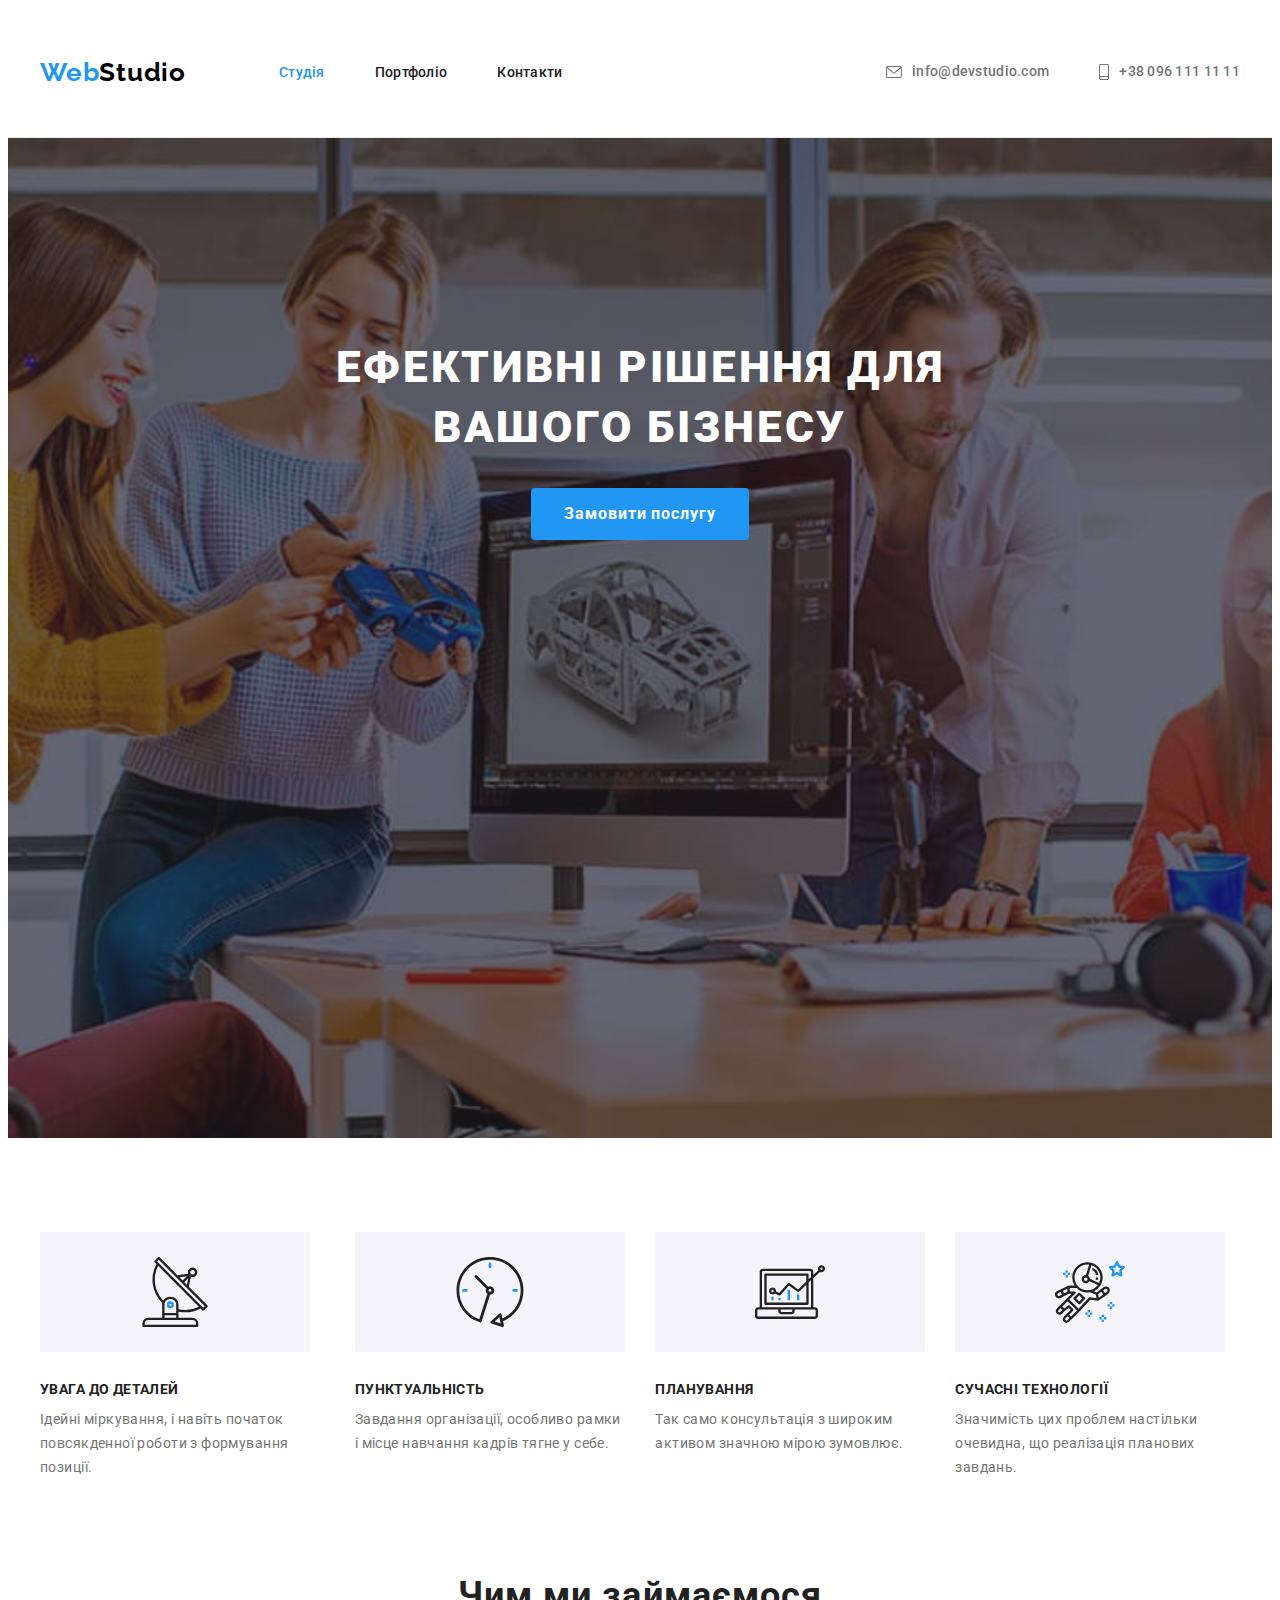
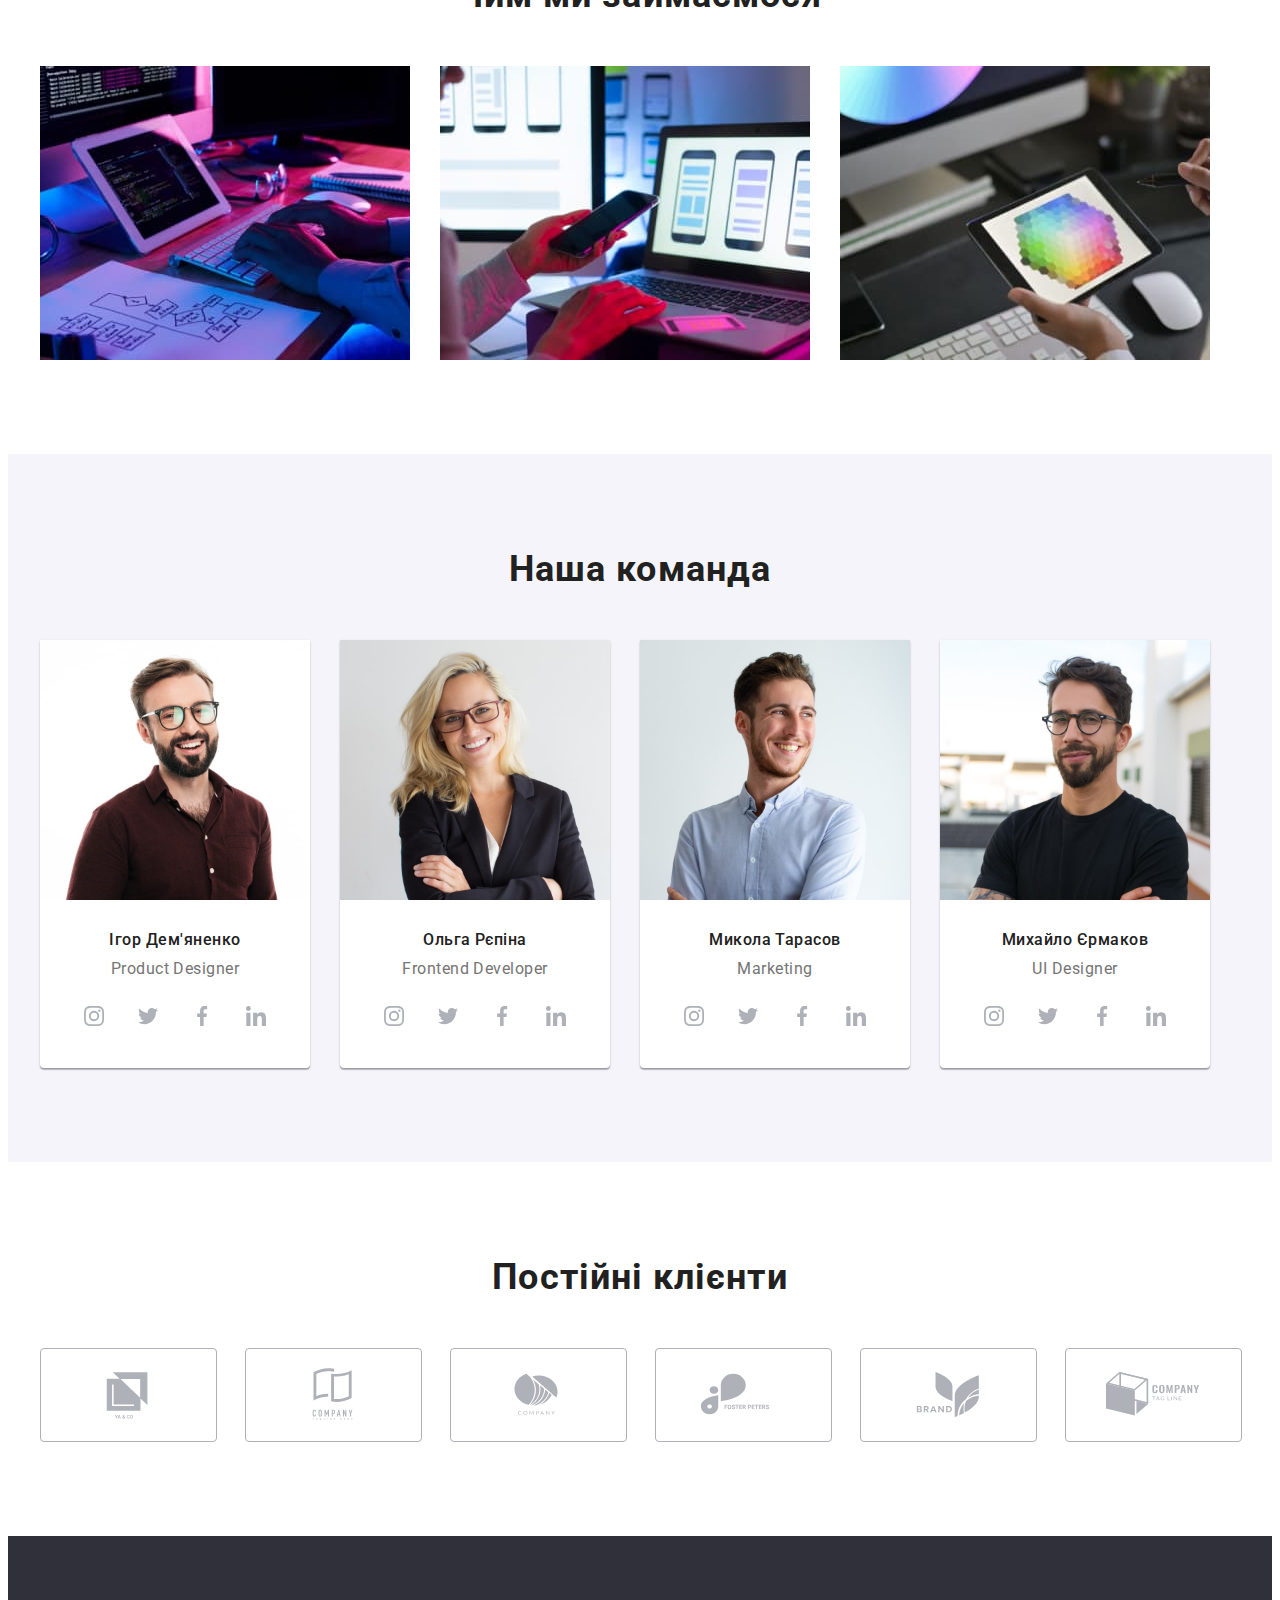
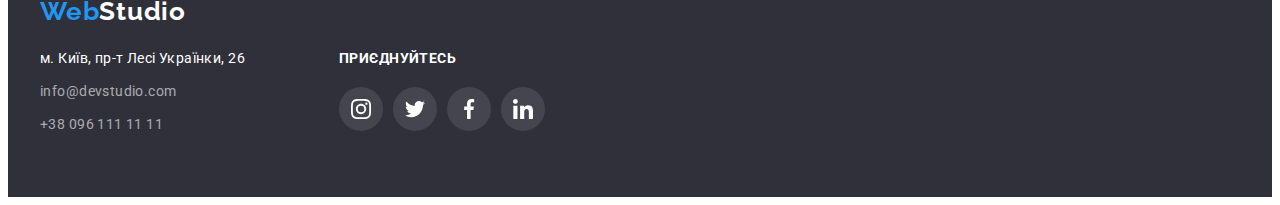
==== index.html @ c7ec9df5 "Додано іконки" ====
<!DOCTYPE html>
<html lang="uk">
  <head>
    <meta charset="UTF-8" />
    <meta http-equiv="X-UA-Compatible" content="IE=edge" />
    <meta name="viewport" content="width=device-width, initial-scale=1.0" />
    <title>WebStudio</title>
    <link
      rel="stylesheet"
      href="https://cdnjs.cloudflare.com/ajax/libs/modern-normalize/1.1.0/modern-normalize.min.css"
      integrity="sha512-wpPYUAdjBVSE4KJnH1VR1HeZfpl1ub8YT/NKx4PuQ5NmX2tKuGu6U/JRp5y+Y8XG2tV+wKQpNHVUX03MfMFn9Q=="
      crossorigin="anonymous"
      referrerpolicy="no-referrer"
    />
    <link rel="preconnect" href="https://fonts.googleapis.com" />
    <link rel="preconnect" href="https://fonts.gstatic.com" crossorigin />
    <link
      href="https://fonts.googleapis.com/css2?family=Raleway:wght@700&family=Roboto:wght@400;500;700;900&display=swap"
      rel="stylesheet"
    />
    <link rel="stylesheet" href="./css/styles.css" />
  </head>
  <body>
    <header class="header">
      <div class="container">
        <div class="header-container">
          <nav class="header-nav">
            <a class="logo link" href="/"
              >Web<span class="logo-header link">Studio</span></a
            >
            <ul class="list header-menu">
              <li>
                <a class="menu link current" href="/">Студія</a>
              </li>
              <li>
                <a class="menu link" href="./portfolio.html">Портфоліо</a>
              </li>
              <li>
                <a class="menu link" href="#">Контакти</a>
              </li>
            </ul>
          </nav>
          <ul class="list header-contacts">
            <li class="contacts-list">
              <a class="contacts link" href="mailto:info@devstudio.com">
                <svg class="contact-icon" width="16" height="12">
                  <use href="./images/icons.svg#icon-envelope"></use></svg
                >info@devstudio.com</a
              >
            </li>
            <li>
              <a class="contacts link" href="tel:+380961111111">
                <svg class="contact-icon" width="10" height="16">
                  <use href="./images/icons.svg#icon-smartphone"></use>
                </svg>
                +38 096 111 11 11</a
              >
            </li>
          </ul>
        </div>
      </div>
    </header>
    <main>
      <section class="hero-section">
        <div class="container">
          <h1 class="hero-title">Ефективні рішення для вашого бізнесу</h1>
          <button class="button-hero" type="button">Замовити послугу</button>
        </div>
      </section>
      <section class="section">
        <div class="container">
          <h2 class="visually-hidden">Наші переваги</h2>
          <ul class="list text-container">
            <li>
              <div class="container-img">
                <svg width="70" height="70">
                  <use href="./images/icons.svg#icon-antenna"></use>
                </svg>
              </div>
              <h3 class="subtitle">Увага до деталей</h3>
              <p class="list-item">
                Ідейні міркування, і навіть початок повсякденної роботи з
                формування позиції.
              </p>
            </li>
            <li>
              <div class="container-img">
                <svg width="70" height="70">
                  <use href="./images/icons.svg#icon-clock"></use>
                </svg>
              </div>
              <h3 class="subtitle">Пунктуальність</h3>
              <p class="list-item">
                Завдання організації, особливо рамки і місце навчання кадрів
                тягне у себе.
              </p>
            </li>
            <li>
              <div class="container-img">
                <svg width="70" height="70">
                  <use href="./images/icons.svg#icon-diagram"></use>
                </svg>
              </div>
              <h3 class="subtitle">Планування</h3>
              <p class="list-item">
                Так само консультація з широким активом значною мірою зумовлює.
              </p>
            </li>
            <li>
              <div class="container-img">
                <svg width="70" height="70">
                  <use href="./images/icons.svg#icon-astronaut"></use>
                </svg>
              </div>
              <h3 class="subtitle">Сучасні технології</h3>
              <p class="list-item">
                Значимість цих проблем настільки очевидна, що реалізація
                планових завдань.
              </p>
            </li>
          </ul>
        </div>
      </section>
      <section class="section section-content">
        <div class="container">
          <h2 class="caption">Чим ми займаємося</h2>
          <ul class="flex-container list">
            <li>
              <img src="./images/box1.jpg" alt="Написання коду" width="370" />
            </li>
            <li>
              <img
                src="./images/box2.jpg"
                alt="Створення додатків"
                width="370"
              />
            </li>
            <li>
              <img
                src="./images/box3.jpg"
                alt="Дизайн оформлення"
                width="370"
              />
            </li>
          </ul>
        </div>
      </section>
      <section class="section section-main">
        <div class="container">
          <h2 class="caption">Наша команда</h2>
          <ul class="container-team list">
            <li class="item">
              <img
                src="./images/img1.jpg"
                alt="Фото дизайнера продукту"
                width="270"
              />
              <div class="name-text">
                <h3 class="subtitle-item">Ігор Дем'яненко</h3>
                <p class="list-text">Product Designer</p>
                <ul class="social-list list">
                  <li class="social-item">
                    <a class="social-link" href="#">
                      <svg width="20" height="20">
                        <use href="./images/icons.svg#icon-instagram"></use>
                      </svg>
                    </a>
                  </li>
                  <li class="social-item">
                    <a class="social-link" href="#">
                      <svg width="20" height="20">
                        <use href="./images/icons.svg#icon-twitter"></use>
                      </svg>
                    </a>
                  </li>
                  <li class="social-item">
                    <a class="social-link" href="#">
                      <svg width="20" height="20">
                        <use href="./images/icons.svg#icon-facebook"></use>
                      </svg>
                    </a>
                  </li>
                  <li class="social-item">
                    <a class="social-link" href="#">
                      <svg width="20" height="20">
                        <use href="./images/icons.svg#icon-linkedin"></use>
                      </svg>
                    </a>
                  </li>
                </ul>
              </div>
            </li>
            <li class="item">
              <img
                src="./images/img2.jpg"
                alt="Фото Frontend розробника"
                width="270"
              />
              <div class="name-text">
                <h3 class="subtitle-item">Ольга Рєпіна</h3>
                <p class="list-text">Frontend Developer</p>
                <ul class="social-list list">
                  <li class="social-item">
                    <a class="social-link" href="#">
                      <svg width="20" height="20">
                        <use href="./images/icons.svg#icon-instagram"></use>
                      </svg>
                    </a>
                  </li>
                  <li class="social-item">
                    <a class="social-link" href="#">
                      <svg width="20" height="20">
                        <use href="./images/icons.svg#icon-twitter"></use>
                      </svg>
                    </a>
                  </li>
                  <li class="social-item">
                    <a class="social-link" href="#">
                      <svg width="20" height="20">
                        <use href="./images/icons.svg#icon-facebook"></use>
                      </svg>
                    </a>
                  </li>
                  <li class="social-item">
                    <a class="social-link" href="#">
                      <svg width="20" height="20">
                        <use href="./images/icons.svg#icon-linkedin"></use>
                      </svg>
                    </a>
                  </li>
                </ul>
              </div>
            </li>
            <li class="item">
              <img src="./images/img3.jpg" alt="Фото маркетолога" width="270" />
              <div class="name-text">
                <h3 class="subtitle-item">Микола Тарасов</h3>
                <p class="list-text">Marketing</p>
                <ul class="social-list list">
                  <li class="social-item">
                    <a class="social-link" href="#">
                      <svg width="20" height="20">
                        <use href="./images/icons.svg#icon-instagram"></use>
                      </svg>
                    </a>
                  </li>
                  <li class="social-item">
                    <a class="social-link" href="#">
                      <svg width="20" height="20">
                        <use href="./images/icons.svg#icon-twitter"></use>
                      </svg>
                    </a>
                  </li>
                  <li class="social-item">
                    <a class="social-link" href="#">
                      <svg width="20" height="20">
                        <use href="./images/icons.svg#icon-facebook"></use>
                      </svg>
                    </a>
                  </li>
                  <li class="social-item">
                    <a class="social-link" href="#">
                      <svg width="20" height="20">
                        <use href="./images/icons.svg#icon-linkedin"></use>
                      </svg>
                    </a>
                  </li>
                </ul>
              </div>
            </li>
            <li class="item">
              <img
                src="./images/img4.jpg"
                alt="Фото дизайнера інтерфейсу"
                width="270"
              />
              <div class="name-text">
                <h3 class="subtitle-item">Михайло Єрмаков</h3>
                <p class="list-text">UI Designer</p>
                <ul class="social-list list">
                  <li class="social-item">
                    <a class="social-link" href="#">
                      <svg width="20" height="20">
                        <use href="./images/icons.svg#icon-instagram"></use>
                      </svg>
                    </a>
                  </li>
                  <li class="social-item">
                    <a class="social-link" href="#">
                      <svg width="20" height="20">
                        <use href="./images/icons.svg#icon-twitter"></use>
                      </svg>
                    </a>
                  </li>
                  <li class="social-item">
                    <a class="social-link" href="#">
                      <svg width="20" height="20">
                        <use href="./images/icons.svg#icon-facebook"></use>
                      </svg>
                    </a>
                  </li>
                  <li class="social-item">
                    <a class="social-link" href="#">
                      <svg width="20" height="20">
                        <use href="./images/icons.svg#icon-linkedin"></use>
                      </svg>
                    </a>
                  </li>
                </ul>
              </div>
            </li>
          </ul>
        </div>
      </section>
      <section class="section">
        <div class="container">
          <h2 class="caption">Постійні клієнти</h2>
          <ul class="clients-list list">
            <li class="clients-item">
              <a class="clients-link" href="#">
                <svg class="clients-logo" width="106" height="60">
                  <use href="./images/icons.svg#icon-logo"></use>
                </svg>
              </a>
            </li>

            <li class="clients-item">
              <a class="clients-link" href="#">
                <svg class="clients-logo" width="106" height="60">
                  <use href="./images/icons.svg#icon-tag-line-here"></use>
                </svg>
              </a>
            </li>

            <li class="clients-item">
              <a class="clients-link" href="#">
                <svg class="clients-logo" width="106" height="60">
                  <use href="./images/icons.svg#icon-company"></use>
                </svg>
              </a>
            </li>

            <li class="clients-item">
              <a class="clients-link" href="#">
                <svg class="clients-logo" width="106" height="60">
                  <use href="./images/icons.svg#icon-foster-peters"></use>
                </svg>
              </a>
            </li>

            <li class="clients-item">
              <a class="clients-link" href="#">
                <svg class="clients-logo" width="106" height="60">
                  <use href="./images/icons.svg#icon-brand"></use>
                </svg>
              </a>
            </li>

            <li class="clients-item">
              <a class="clients-link" href="#">
                <svg class="clients-logo" width="106" height="60">
                  <use href="./images/icons.svg#icon-tag-line"></use>
                </svg>
              </a>
            </li>
          </ul>
        </div>
      </section>
    </main>
    <footer class="footer">
      <div class="container">
        <a class="logo link logo" href="/"
          >Web<span class="logo-footer link">Studio</span></a
        >
        <address class="address">
          <div class="address-container">
            <ul class="list">
              <li class="address-list">
                <a
                  class="address-item link"
                  href="https://goo.gl/maps/CPtrU1FHBa2aNyZL9"
                  target="_blank"
                  rel="noopener noreferrer nofollow"
                  >м. Київ, пр-т Лесі Українки, 26</a
                >
              </li>
              <li class="address-list">
                <a
                  class="contacts-footer link footer-mail"
                  href="mailto:info@devstudio.com"
                  >info@devstudio.com</a
                >
              </li>
              <li>
                <a class="contacts-footer link" href="tel:+380961111111"
                  >+38 096 111 11 11</a
                >
              </li>
            </ul>
          </div>

          <div class="social-footer">
            <p class="caption-footer">Приєднуйтесь</p>
            <ul class="social-footer-list list">
              <li class="social-footer-item">
                <a class="social-footer-link" href="#">
                  <svg class="social-footer-icon" width="20" height="20">
                    <use href="./images/icons.svg#icon-instagram"></use>
                  </svg>
                </a>
              </li>
              <li class="social-footer-item">
                <a class="social-footer-link" href="#">
                  <svg class="social-footer-icon" width="20" height="20">
                    <use href="./images/icons.svg#icon-twitter"></use>
                  </svg>
                </a>
              </li>
              <li class="social-footer-item">
                <a class="social-footer-link" href="#">
                  <svg class="social-footer-icon" width="20" height="20">
                    <use href="./images/icons.svg#icon-facebook"></use>
                  </svg>
                </a>
              </li>
              <li class="social-footer-item">
                <a class="social-footer-link" href="#">
                  <svg class="social-footer-icon" width="20" height="20">
                    <use href="./images/icons.svg#icon-linkedin"></use>
                  </svg>
                </a>
              </li>
            </ul>
          </div>
        </address>
      </div>
    </footer>
  </body>
</html>
---- css/styles.css ----
:root {
  --primary-text-color: #757575;
  --title-text-color: #212121;
  --primary-white-color: #ffffff;
  --accept-color: #2196f3;
  --accept-text-color: rgba(255, 255, 255, 0.6);
  --primary-bg-color: #2f303a;
  --secondary-bg-color: #f5f4fa;
  --logo-color: #000000;
  --icon-bg: #f5f4fa;
  --secondary-accept-color: #afb1b8;
  --main-font-size: 14px;
  --secondary-font-size: 16px;
  --main-font-weight: 400;
}
body {
  background-color: var(--primary-white-color);
  color: var(--primary-text-color);
  font-family: "Roboto", "Raleway", sans-serif;
  font-size: var(--main-font-size);
  font-weight: var(--main-font-weight);
}

.container {
  width: 100%;
  max-width: 1200px;
  padding-right: 15px;
  padding-left: 15px;
  margin: 0 auto;
}

h1,
h2,
h3,
h4,
h5,
h6,
p,
ul {
  margin: 0;
}

img {
  display: block;
  max-width: 100%;
  height: auto;
}

.header {
  padding: 24px 0 25px;
  border-bottom: 1px solid #ececec;
}

.header-container {
  display: flex;
  align-items: center;
  justify-content: space-between;
  gap: 50px;
}

.header-nav {
  display: flex;
  flex-grow: 1;
  align-items: center;
  gap: 93px;
}

.header-menu {
  display: flex;
  gap: 50px;
}

.logo {
  color: var(--accept-color);
  font-family: "Raleway";
  font-weight: 700;
  font-size: 26px;
  line-height: 1.19;
  letter-spacing: 0.03em;
}

.logo-header {
  color: var(--logo-color);
}

.link {
  text-decoration: none;
}
.menu {
  color: var(--title-text-color);
  font-weight: 500;
  line-height: 1.14;
  letter-spacing: 0.02em;
}
.menu:hover,
.menu:focus {
  color: var(--accept-color);
}

.current {
  color: var(--accept-color);
}

.list {
  padding: 0;
  list-style: none;
}

.header-contacts {
  display: flex;

  gap: 50px;
}

.contacts {
  display: flex;
  align-items: center;
  padding-top: 32px;
  padding-bottom: 32px;
  color: var(--primary-text-color);
  fill: var(--primary-text-color);
  font-weight: 500;
  line-height: 1.14;
  letter-spacing: 0.02em;
}
.contacts:hover,
.contacts:focus {
  color: var(--accept-color);
  fill: var(--accept-color);
}

.contact-icon {
  margin-right: 10px;
}

.hero-section {
  max-width: 1600px;
  height: 600px;
  margin-right: auto;
  margin-left: auto;
  background-image: linear-gradient(
      rgba(47, 48, 58, 0.4),
      rgba(47, 48, 58, 0.4)
    ),
    url(../images/hero-img.jpg);
  background-color: var(--primary-bg-color);
  background-repeat: no-repeat;
  background-position: center;
  background-size: cover;
  padding: 200px 0;
}

.hero-title {
  width: 696px;
  margin: 0 auto 30px;
  color: var(--primary-white-color);
  font-weight: 900;
  font-size: 44px;
  line-height: 1.36;
  letter-spacing: 0.06em;
  text-transform: uppercase;
  text-align: center;
}

.button-hero {
  display: block;
  margin: 0 auto;
  min-width: 216px;
  padding: 10px 32px;
  border: 1px solid transparent;
  border-radius: 4px;

  background-color: var(--accept-color);
  color: var(--primary-white-color);

  font-family: inherit;
  font-weight: 700;
  font-size: var(--secondary-font-size);
  line-height: 1.88;
  letter-spacing: 0.06em;

  cursor: pointer;
  text-align: center;
}

.button-hero:hover,
.button-hero:focus {
  background-color: #188ce8;
}

.visually-hidden {
  position: absolute;
  white-space: nowrap;
  width: 1px;
  height: 1px;
  overflow: hidden;
  border: 0;
  padding: 0;
  clip: rect(0 0 0 0);
  clip-path: inset(50%);
  margin: -1px;
}

.text-container {
  display: flex;
  flex-basis: calc((100%-90px) / 4);
  gap: 30px;
}

.container-img {
  display: flex;
  align-items: center;
  justify-content: center;
  margin-bottom: 30px;
  width: 270px;
  height: 120px;
  background-color: var(--secondary-bg-color);
}

.section {
  padding-top: 94px;
  padding-bottom: 94px;
}

.subtitle {
  margin-bottom: 10px;
  color: var(--title-text-color);
  font-weight: 700;
  font-size: var(--main-font-size);
  line-height: 1.14;
  letter-spacing: 0.03em;
  text-transform: uppercase;
}

.list-item {
  line-height: 1.71;
  letter-spacing: 0.03em;
}

.section-content {
  padding-top: 0;
}
.caption {
  margin-bottom: 50px;
  color: var(--title-text-color);
  font-weight: 700;
  font-size: 36px;
  line-height: 1.17;
  letter-spacing: 0.03em;
  text-align: center;
}

.flex-container {
  display: flex;
  flex-basis: calc((100%-60px) / 3);
  gap: 30px;
}

.section-main {
  background-color: var(--secondary-bg-color);
}

.container-team {
  display: flex;
  flex-basis: calc((100%-90px) / 4);
  gap: 30px;
}

.name-text {
  padding-top: 30px;
  padding-bottom: 30px;
}

.subtitle-item {
  margin-bottom: 10px;
  color: var(--title-text-color);
  font-weight: 500;
  font-size: var(--secondary-font-size);
  line-height: 1.19;
  letter-spacing: 0.03em;
  text-align: center;
}

.list-text {
  font-size: var(--secondary-font-size);
  line-height: 1.19;
  letter-spacing: 0.03em;
  text-align: center;
  margin-bottom: 16px;
}

.social-list {
  display: flex;
  gap: 10px;
  justify-content: center;
}

.social-item {
  width: 44px;
  height: 44px;
}

.social-link {
  display: flex;
  justify-content: center;
  align-items: center;
  width: 100%;
  height: 100%;
  border-radius: 50%;
  background-color: var(--primary-white-color);
  fill: var(--secondary-accept-color);
}

.social-link:hover,
.social-link:focus {
  background-color: var(--accept-color);
  fill: var(--primary-white-color);
}

.item {
  background-color: var(--primary-white-color);
  box-shadow: 0px 1px 3px rgba(0, 0, 0, 0.12), 0px 1px 1px rgba(0, 0, 0, 0.14),
    0px 2px 1px rgba(0, 0, 0, 0.2);
  border-radius: 0px 0px 4px 4px;
}

.clients-list {
  display: flex;
  gap: 30px;
}

.clients-item {
  width: calc((100% - 150px) / 6);
}
.clients-link {
  display: flex;
  align-items: center;
  justify-content: center;
  width: 100%;
  height: 92px;
  border: 1px solid var(--secondary-accept-color);
  border-radius: 4px;
  fill: var(--secondary-accept-color);
}
/* .clients-logo{
  fill: currentColor;
} */

.clients-link:hover,
.clients-link:focus {
  border-color: var(--accept-color);
  fill: var(--accept-color);
}

.footer {
  padding-top: 60px;
  padding-bottom: 60px;
  background-color: var(--primary-bg-color);
}

.logo-footer {
  color: var(--primary-white-color);
}

.address {
  margin-top: 20px;
  font-style: normal;
  display: flex;
  justify-content: flex-start;
  align-items: baseline;
}

.address-list {
  margin-bottom: 9px;
}

.address-item {
  color: var(--primary-white-color);
  line-height: 1.71;
  letter-spacing: 0.03em;
}

.address-item:hover,
.address-item:focus {
  color: var(--accept-color);
}

.footer-mail {
  margin-bottom: 9px;
}

.address-container {
  padding-right: 24px;
}

.contacts-footer {
  color: var(--accept-text-color);
  line-height: 1.71;
  letter-spacing: 0.03em;
}

.contacts-footer:hover,
.contacts-footer:focus {
  color: var(--accept-color);
}

.caption-footer {
  font-weight: 700;
  font-size: 14px;
  line-height: 1.14;
  letter-spacing: 0.03em;
  text-transform: uppercase;
  color: var(--primary-white-color);
  margin-bottom: 20px;
}

.social-footer {
  margin-left: 70px;
}

.social-footer-list {
  display: flex;
  gap: 10px;
}

.social-footer-item {
  width: 44px;
  height: 44px;
}
.social-footer-link {
  display: flex;
  justify-content: center;
  align-items: center;
  width: 100%;
  height: 100%;
  border-radius: 50%;
  background-color: rgba(255, 255, 255, 0.1);
  fill: var(--primary-white-color);
}

.social-footer-link:hover,
.social-footer-link:focus {
  background-color: var(--accept-color);
}
.portfolio-list {
  padding-bottom: 16px;
  display: flex;
  justify-content: center;
  gap: 8px;
  margin-bottom: 34px;
}

.button {
  padding: 6px 22px;
  justify-content: center;
  border: 1px solid transparent;
  border-radius: 4px;
  background-color: var(--secondary-bg-color);
  color: var(--title-text-color);
  font-family: inherit;
  font-weight: 500;
  font-size: var(--secondary-font-size);
  line-height: 1.62;
  letter-spacing: 0.03em;
  cursor: pointer;
}

.button:hover,
.button:focus {
  background-color: var(--accept-color);
  color: var(--primary-white-color);
  box-shadow: 0px 3px 1px rgba(0, 0, 0, 0.1), 0px 1px 2px rgba(0, 0, 0, 0.08),
    0px 2px 2px rgba(0, 0, 0, 0.12);
}

.current-button {
  background-color: var(--accept-color);
  color: var(--primary-white-color);
}

.portfolio-list {
  display: flex;
  flex-basis: calc((100% - 60px) / 3);
  gap: 30px;
  flex-wrap: wrap;
}
.portfolio-link {
  display: block;
}

.portfolio-link:hover,
.portfolio-link:focus {
  box-shadow: 0px 1px 1px rgba(0, 0, 0, 0.12), 0px 4px 4px rgba(0, 0, 0, 0.06),
    1px 4px 6px rgba(0, 0, 0, 0.16);
}

.title-text {
  flex-basis: calc((100%-60px) / 3);
  padding: 20px 24px;
  border: 1px solid #eeeeee;
}

.title {
  color: var(--title-text-color);
  font-weight: 700;
  font-size: 18px;
  line-height: 2;
  letter-spacing: 0.06em;
}

.text {
  color: var(--primary-text-color);
  font-size: var(--secondary-font-size);
  line-height: 1.87;
  letter-spacing: 0.03em;
}
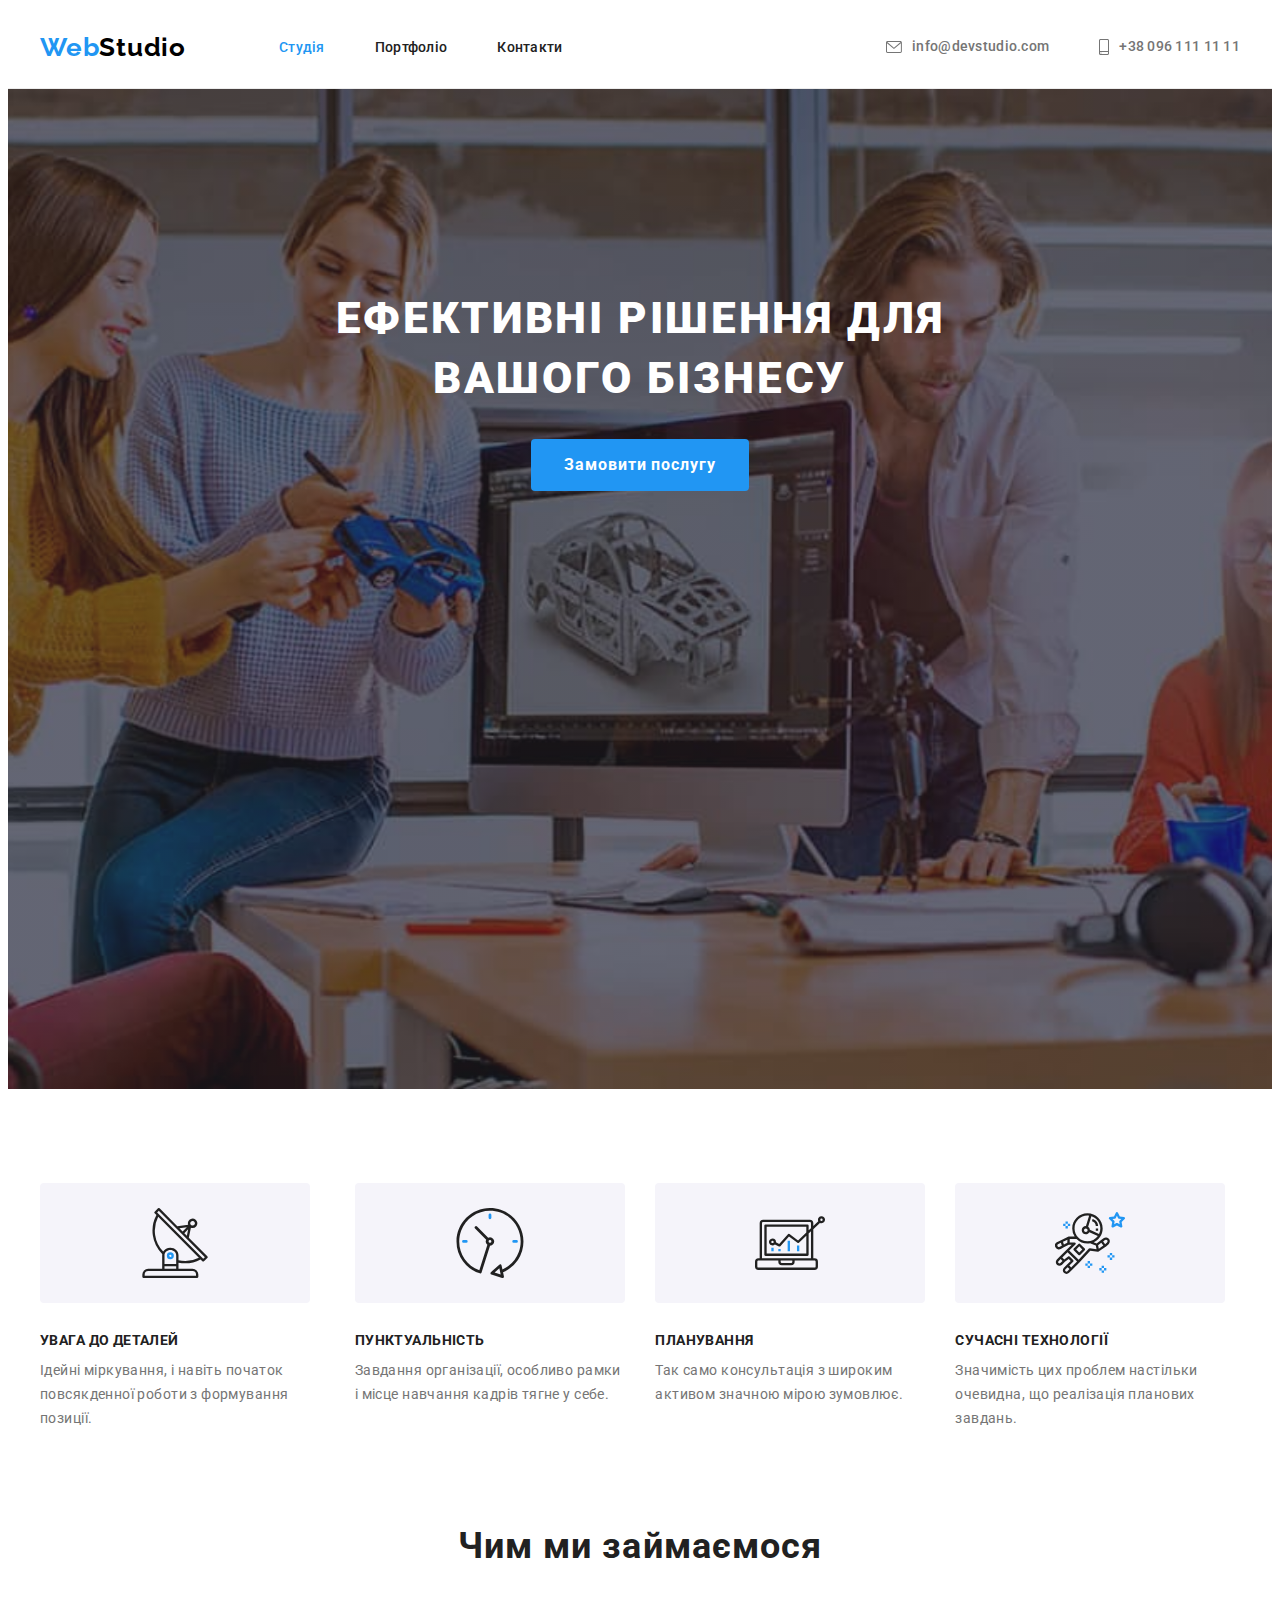
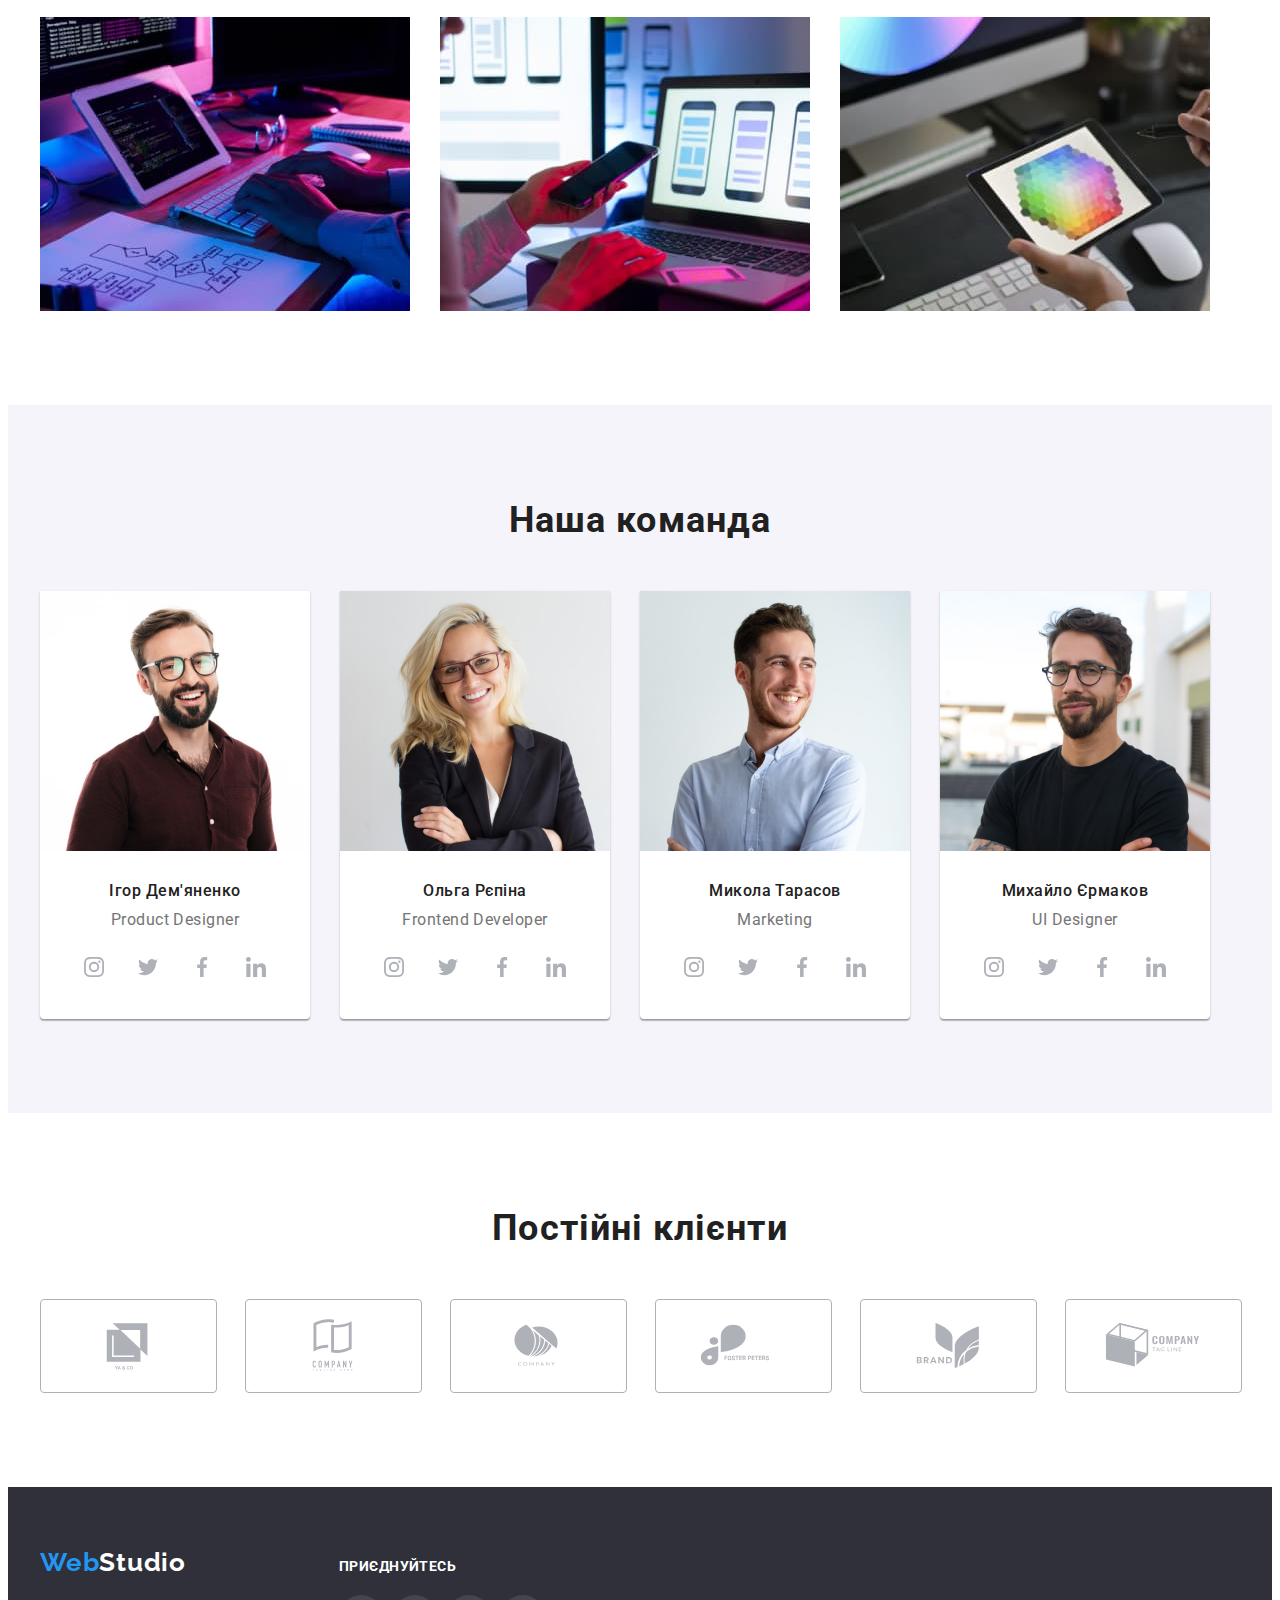
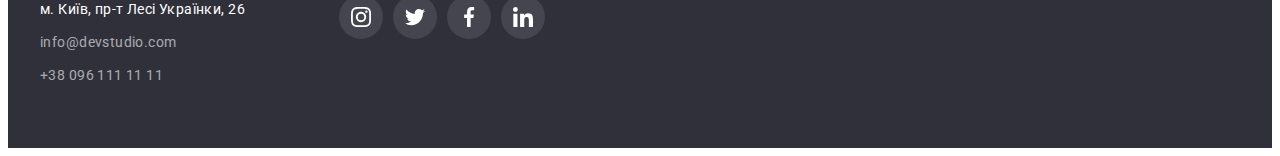
==== commit c450463a: "Внесено поправки" ====
--- a/index.html
+++ b/index.html
@@ -369,36 +369,37 @@
     </main>
     <footer class="footer">
       <div class="container">
-        <a class="logo link logo" href="/"
-          >Web<span class="logo-footer link">Studio</span></a
-        >
-        <address class="address">
+        <div class="footer-container">
           <div class="address-container">
-            <ul class="list">
-              <li class="address-list">
-                <a
-                  class="address-item link"
-                  href="https://goo.gl/maps/CPtrU1FHBa2aNyZL9"
-                  target="_blank"
-                  rel="noopener noreferrer nofollow"
-                  >м. Київ, пр-т Лесі Українки, 26</a
-                >
-              </li>
-              <li class="address-list">
-                <a
-                  class="contacts-footer link footer-mail"
-                  href="mailto:info@devstudio.com"
-                  >info@devstudio.com</a
-                >
-              </li>
-              <li>
-                <a class="contacts-footer link" href="tel:+380961111111"
-                  >+38 096 111 11 11</a
-                >
-              </li>
-            </ul>
+            <a class="logo link logo" href="/"
+              >Web<span class="logo-footer link">Studio</span></a
+            >
+            <address class="address">
+              <ul class="list">
+                <li class="address-list">
+                  <a
+                    class="address-item link"
+                    href="https://goo.gl/maps/CPtrU1FHBa2aNyZL9"
+                    target="_blank"
+                    rel="noopener noreferrer nofollow"
+                    >м. Київ, пр-т Лесі Українки, 26</a
+                  >
+                </li>
+                <li class="address-list">
+                  <a
+                    class="contacts-footer link footer-mail"
+                    href="mailto:info@devstudio.com"
+                    >info@devstudio.com</a
+                  >
+                </li>
+                <li>
+                  <a class="contacts-footer link" href="tel:+380961111111"
+                    >+38 096 111 11 11</a
+                  >
+                </li>
+              </ul>
+            </address>
           </div>
-
           <div class="social-footer">
             <p class="caption-footer">Приєднуйтесь</p>
             <ul class="social-footer-list list">
@@ -432,7 +433,7 @@
               </li>
             </ul>
           </div>
-        </address>
+        </div>
       </div>
     </footer>
   </body>
--- a/css/styles.css
+++ b/css/styles.css
@@ -115,8 +115,6 @@
 .contacts {
   display: flex;
   align-items: center;
-  padding-top: 32px;
-  padding-bottom: 32px;
   color: var(--primary-text-color);
   fill: var(--primary-text-color);
   font-weight: 500;
@@ -214,6 +212,7 @@
   margin-bottom: 30px;
   width: 270px;
   height: 120px;
+  border-radius: 4px;
   background-color: var(--secondary-bg-color);
 }
 
@@ -362,12 +361,17 @@
   color: var(--primary-white-color);
 }
 
+.footer-container{
+  display: flex;
+  align-items: baseline;
+}
+
+.address-container {
+  padding-right: 24px;
+}
 .address {
   margin-top: 20px;
   font-style: normal;
-  display: flex;
-  justify-content: flex-start;
-  align-items: baseline;
 }
 
 .address-list {
@@ -389,9 +393,6 @@
   margin-bottom: 9px;
 }
 
-.address-container {
-  padding-right: 24px;
-}
 
 .contacts-footer {
   color: var(--accept-text-color);
@@ -442,7 +443,7 @@
 .social-footer-link:focus {
   background-color: var(--accept-color);
 }
-.portfolio-list {
+.button-list {
   padding-bottom: 16px;
   display: flex;
   justify-content: center;
